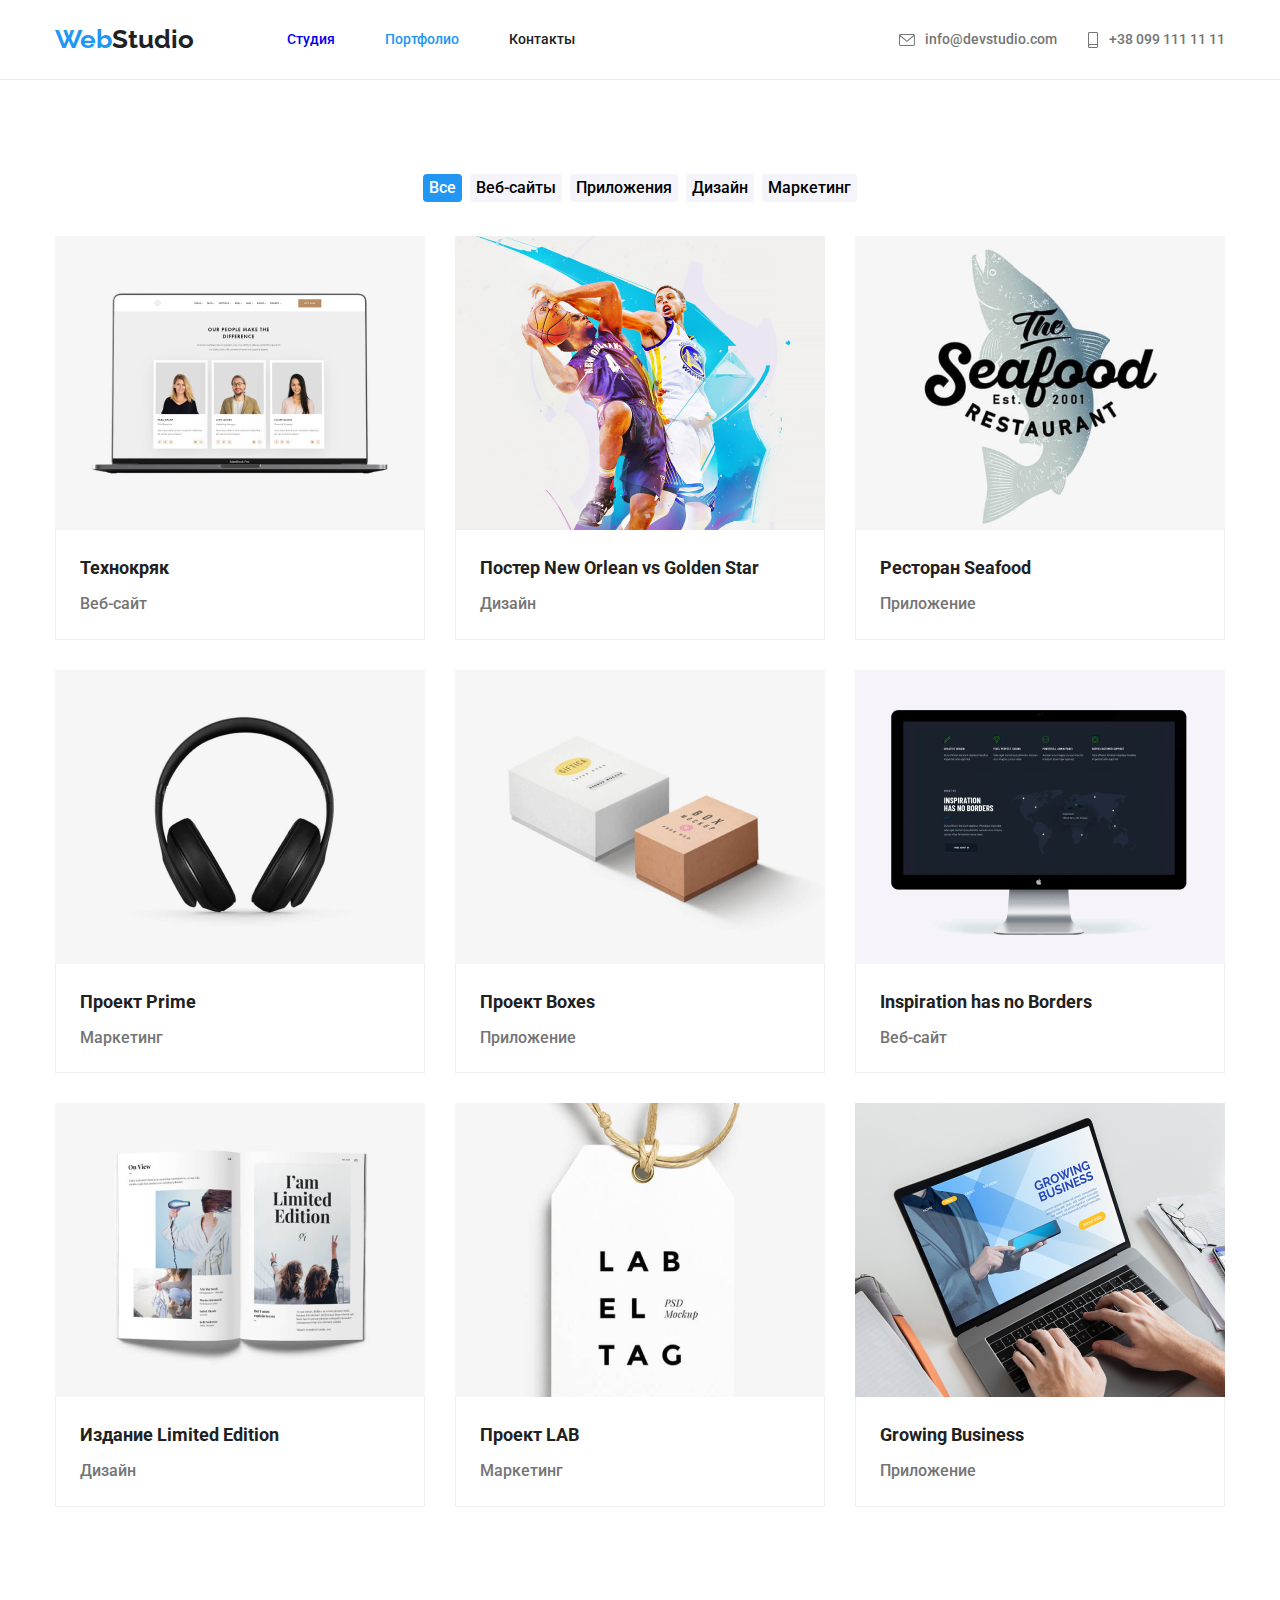
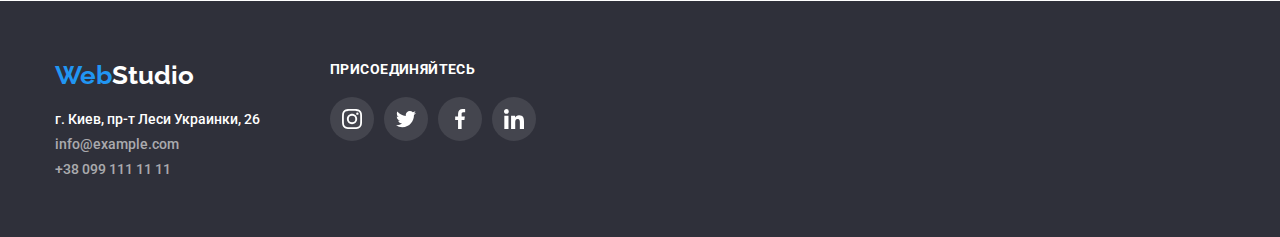
==== portfolio.html @ 13acab1d "dz4" ====
<!DOCTYPE html>
<html lang="ru" lang="en">
    
    <head>
        <title>Portfolio</title>
        <meta charset="utf-8">
        <link rel="preconnect" href="https://fonts.googleapis.com">
        <link rel="preconnect" href="https://fonts.gstatic.com" crossorigin>
        <link href="https://fonts.googleapis.com/css2?family=Raleway:wght@700&family=Roboto:wght@400;500;700;900&display=swap"
            rel="stylesheet">
        <link rel="stylesheet" href="https://cdnjs.cloudflare.com/ajax/libs/modern-normalize/1.1.0/modern-normalize.min.css">
        <link rel="stylesheet" href="./css/styles.css">
    </head>
<body>
<header class="header">
    <div class="container header-container">
        <nav class="main-nav">
            <a href="index.html" class="header-logo"><span class="color-text">Web</span>Studio</a>
            <ul class="list-header">
                <li class="item"><a href="./index.html" class="link">Студия</a></li>
                <li class="item"><a href="./portfolio.html" class="link-active">Портфолио</a></li>
                <li class="item"><a href="" class="link">Контакты</a></li>
            </ul>
        </nav>
        <ul class="header-contacts">

            <li class="item">
                <a href="mailto:info@devstudio.com" class="contacts"><svg class="mail">
                        <use href="./images/symbol-defs.svg#icon-envelope"></use>
                    </svg>info@devstudio.com</a>
            </li>

            <li class="item">
                <a href="tel:+380991111111" class="contacts">
                    <svg class="phone">
                        <use href="./images/symbol-defs.svg#icon-smartphone"></use>
                    </svg>+38 099 111 11 11</a>
            </li>
        </ul>

    </div>
</header>
<main>
    <section class="main-portfolio">
    <div class="container">    
    
        <ul class="filter">
            <li><button type="button" class="filter-btn-active">Все</button></li>
            <li><button type="button" class="filter-btn">Веб-сайты</button></li>
            <li><button type="button" class="filter-btn">Приложения</button></li>
            <li><button type="button" class="filter-btn">Дизайн</button></li>
            <li><button type="button" class="filter-btn">Маркетинг</button></li>
        </ul>
    
        <ul class="product-card">
            <li>
                <img src="./images/img1.jpg" width="370" alt="Ноутбук">
                <div class="product-card-title">
                <h3>Технокряк</h3>
                <p>Веб-сайт</p>
                </div>
            </li>
            <li>
                <img src="./images/img2.jpg" width="370" alt="Баскетболисты">
                <div class="product-card-title">
                <h3>Постер New Orlean vs Golden Star</h3>
                <p>Дизайн</p></div>

            </li>
            <li>
                <img src="./images/img3.jpg" width="370" alt="Рибный ресторан">
                <div class="product-card-title">
                <h3>Ресторан Seafood</h3>
                <p>Приложение</p></div>

            </li>
            <li>
                <img src="./images/img4.jpg" width="370" alt="Наушники">
                <div class="product-card-title">
                <h3>Проект Prime</h3>
                <p>Маркетинг</p></div>

            </li>
            <li>
                <img src="./images/img5.jpg" width="370" alt="Коробки">
                <div class="product-card-title">
                <h3>Проект Boxes</h3>
                <p>Приложение</p></div>

            </li>
            <li>
                <img src="./images/img6.jpg" width="370" alt="Монитор Макбук">
                <div class="product-card-title">
                <h3>Inspiration has no Borders</h3>
                <p>Веб-сайт</p></div>

            </li>
            <li>
                <img src="./images/img7.jpg" width="370" alt="Журнал">
                <div class="product-card-title">
                <h3>Издание Limited Edition</h3>
                <p>Дизайн</p></div>

            </li>
            <li>
                <img src="./images/img8.jpg" width="370" alt="Бирка">
                <div class="product-card-title">
                <h3>Проект LAB</h3>
                <p>Маркетинг</p></div>

            </li>
            <li>
                <img src="./images/img9.jpg" width="370" alt="Поиск на ноутбуке">
                <div class="product-card-title">
                <h3>Growing Business</h3>
                <p>Приложение</p></div>

            </li>
        </ul>
    </div>
    </section>
</main>
    <footer class="footer">
        <div class="container">
            <div class="footer-column">
                <a href="" class="footer-logo"><span class="color-text">Web</span>Studio</a>
                <address class="address">г. Киев, пр-т Леси Украинки, 26</address>
                <ul class="list-footer">
                    <li><a href="mailto:info@example.com" class="contacts-footer">info@example.com</a></li>
                    <li><a href="tel:+380991111111" class="contacts-footer">+38 099 111 11 11</a></li>
                </ul>
            </div>
            <div class="footer-column-social">
                <h4>ПРИСОЕДИНЯЙТЕСЬ</h4>
                <div class="footer-social"><button class="footer-social-btn">
                        <svg class="footer-icon">
                            <use href="./images/symbol-defs.svg#icon-instagram-2"></use>
                        </svg>
                    </button>
                    <button class="footer-social-btn">
                        <svg class="footer-icon">
                            <use href="./images/symbol-defs.svg#icon-twitter-1"></use>
                        </svg>
                    </button>
                    <button class="footer-social-btn">
                        <svg class="footer-icon">
                            <use href="./images/symbol-defs.svg#icon-facebook-1"></use>
                        </svg>
                    </button>
                    <button class="footer-social-btn">
                        <svg class="footer-icon">
                            <use href="./images/symbol-defs.svg#icon-linkedin-1"></use>
                        </svg>
                    </button>
                </div>
            </div>
    </footer>
</body>
</html>
---- css/styles.css ----
/* цвет фона #fff */
/* цвет фона вторичный #2F303A */

/* цвет текста #212121 */
/* вторичный цвет текста #757575 */

/* цвет акцента #2196F3 */

:root {
  --primary-text-color: #212121;
  --secondary-text-color: #757575;

  --background-color: #fff;
  --secondary-background-color: #2f303a;
  --third-background-color: #f5f4fa;
  --footer-contacts-color: rgba(255, 255, 255, 0.6);
  --accent-color: #2196f3;
  --border-header: #ececec;
}

body {
  font-size: 14px;
  background-color: var(--background-color);
  color: var(--secondary-text-color);
  font-family: Roboto, sans-serif;
  font-weight: 500;
  margin: 0;
}

/* Убрать точки со списков */
.list,
.list-footer,
.list-header,
.header-contacts,
.filter,
.product-card {
  list-style: none;
}

/* Лого сайта */
.header-logo {
  color: var(--primary-text-color);
  font-family: Raleway;
  font-weight: bold;
  font-size: 26px;
  text-decoration: none;
  margin-right: 93px;
}

.color-text {
  color: var(--accent-color);
}

/* Меню шапки */
.header {
  font-style: normal;
  font-weight: 500;
  padding-top: 24px;
  padding-bottom: 24px;
  margin-right: auto;
  margin-left: auto;
  font-size: 14px;
  line-height: 1.2;
  color: var(--accent-color);
  border-bottom: 1px solid var(--border-header);
}
.header-container {
  display: flex;
}

.main-nav {
  display: flex;
  align-items: center;
}
.list-header {
  display: flex;
  align-items: center;
  margin-top: 0;
  margin-bottom: 0;
  padding-left: 0;
  text-decoration: none;
}

.list-header li:not(:last-child) {
  margin-right: 50px;
}
.header-contacts li:not(:last-child) {
  margin-right: 30px;
}

.header-contacts {
  display: flex;
  align-items: center;
  padding-left: 0;
  margin-top: 0;
  margin-bottom: 0;
  margin-left: auto;
}
.contacts {
  display: flex;
  align-items: center;
}
.mail {
  margin-right: 10px;
  padding: 0;
  border: none;
  cursor: pointer;
  width: 16px;
  height: 12px;
  fill: var(--secondary-text-color);
}

.phone {
  margin-right: 10px;
  padding: 0;
  border: none;
  cursor: pointer;
  width: 12px;
  height: 16px;
  fill: var(--secondary-text-color);
}

.link {
  text-decoration: none;
  font-weight: 500;
}
.link-active {
  color: var(--accent-color);
  text-decoration: none;
  font-weight: 500;
}
.link:visited {
  color: var(--primary-text-color);
}
.link:hover,
.link:focus {
  color: var(--accent-color);
}
.contacts {
  color: var(--secondary-text-color);
  text-decoration: none;
}
.contacts:hover,
.contacts:focus,
.contacts:hover .mail,
.contacts:hover .phone,
.contacts:focus .mail,
.contacts:focus .phone {
  color: var(--accent-color);
  fill: var(--accent-color);
}

/* Главный экран */
.container {
  width: 1200px;
  padding: 0px 15px;
  margin: 0px auto;
}

.hero-screen {
  background: var(--secondary-background-color);
  max-width: 1600px;
  margin-right: auto;
  margin-left: auto;
  padding-top: 200px;
  padding-bottom: 200px;
  background-image: linear-gradient(
      to right,
      rgba(47, 48, 58, 0.4),
      rgba(47, 48, 58, 0.4)
    ),
    url("../images/bg.jpg");
  background-repeat: no-repeat;
}
.title-primary {
  color: var(--background-color);
  font-size: 44px;
  line-height: 60px;
  font-weight: 900;
  text-align: center;
  text-transform: uppercase;
  letter-spacing: 0.06em;
  margin-top: 0px;
  margin-bottom: 30px;
}
.hero-screen-btn {
  display: block;
  margin: 0 auto;
  font: bold 16px/1.8 Roboto, sans-serif;
  color: var(--background-color);
  background: var(--accent-color);
  box-shadow: 0px 4px 4px rgba(0, 0, 0, 0.15);
  border-radius: 4px;
  cursor: pointer;
  min-width: 200px;
  min-height: 50px;
  padding: 10px 32px;
  border-color: var(--accent-color);
  letter-spacing: 0.06em;
  border: none;
}

/* Наши плюсы */
.picture-features {
  display: flex;
  justify-content: center;
  align-items: center;
  height: 120px;
  background-color: #f5f4fa;
}
.icon-features {
  width: 70px;
  height: 70px;
}
.features {
  padding-top: 94px;
}
.list-features {
  display: flex;
  margin-top: 0;
  margin-bottom: 0;
  margin-right: auto;
  margin-left: auto;
  list-style: none;
  padding-left: 0;
}

.list-features li:not(:last-child) {
  margin-right: 30px;
}
.list-features li {
  width: 270px;
}
.features h3 {
  font-weight: bold;
  font-size: 14px;
  text-transform: uppercase;
  color: var(--primary-text-color);
}
.features p {
  font-size: 14px;
  font-weight: normal;
  line-height: 1.7;
}
/* Чем мы занимаемся + повторяющиеся заголовки */
.title-secondary {
  font-weight: bold;
  font-size: 36px;
  color: var(--primary-text-color);
  text-align: center;
  margin-top: 0;
  margin-bottom: 50px;
}
.tasks {
  padding-top: 94px;
  padding-bottom: 94px;
}
.tasks > .container > .list {
  display: flex;
  padding-left: 0px;
  justify-content: space-around;
  margin-top: 0;
  margin-bottom: 0;
}
.tasks-image:not(:last-child) {
  margin-right: 30px;
}

/* Наша команда */
.team {
  margin-right: auto;
  margin-left: auto;
  padding-top: 94px;
  padding-bottom: 94px;
}

.title-secondary-team {
  font-weight: bold;
  font-size: 36px;
  color: var(--primary-text-color);
  text-align: center;
  margin-top: 0px;
  margin-bottom: 0px;
  margin-bottom: 50px;
}
.team {
  background: var(--third-background-color);
}
.list-team {
  display: flex;
  padding-left: 0;
  margin-top: 0px;
  margin-bottom: 0px;
  list-style: none;
}
.team li {
  display: flex;
  flex-direction: column;
  align-items: center;
  background-color: var(--background-color);
  box-shadow: 0px 1px 3px rgba(0, 0, 0, 0.12), 0px 1px 1px rgba(0, 0, 0, 0.14),
    0px 2px 1px rgba(0, 0, 0, 0.2);
  border-radius: 0px 0px 4px 4px;
}
.team li:not(:last-child) {
  margin-right: 30px;
}
.team h3 {
  font-weight: 500;
  font-size: 16px;
  color: var(--primary-text-color);
  text-align: center;
  margin-top: 0;
  margin-bottom: 10px;
}
.team p {
  font-size: 16px;
  line-height: 1.2;
  font-weight: normal;
  text-align: center;
  margin-top: 0;
  margin-bottom: 0;
}

.social-links {
  width: 206px;
  height: 44px;
  margin-bottom: 30px;
  display: flex;
  justify-content: space-around;
  align-items: center;
}
.team-link-btn {
  background-color: #fff;
  cursor: pointer;
  border-radius: 50%;
  display: flex;
  justify-content: center;
  align-items: center;
  border: none;
  width: 44px;
  height: 44px;
}
.team-link-btn:hover,
.team-link-btn:hover .team-link,
.team-link-btn:focus,
.team-link-btn:focus .team-link {
  background-color: var(--accent-color);
  fill: var(--background-color);
}
.team-link {
  width: 20px;
  height: 20px;
  fill: #afb1b8;
}

.team-employee {
  padding: 30px 32px 16px 32px;
}
/* Постоянные клиенты */
.clients {
  padding-top: 94px;
  padding-bottom: 94px;
}
.title-clients {
  font-weight: bold;
  font-size: 36px;
  color: var(--primary-text-color);
  text-align: center;
  margin-top: 0;
  margin-bottom: 50px;
}
.clients-container {
  display: flex;
  flex-direction: row;
}
.clients-btn {
  border: solid 1px #afb1b8;
  padding: 0;
  background-color: #fff;
  width: 170px;
  height: 92px;
  display: flex;
  justify-content: center;
  align-items: center;
  fill: #afb1b8;
  cursor: pointer;
}
.clients-btn:hover,
.clients-btn:focus {
  border: solid 1px var(--accent-color);
  fill: var(--accent-color);
}
.clients-btn:not(:last-child) {
  margin-right: 30px;
}
.icon-clients {
  width: 106px;
  height: 60px;
}

/* Футер */
.footer {
  background: var(--secondary-background-color);
  font-size: 14px;
  margin-right: auto;
  margin-left: auto;
  display: flex;
  flex-direction: column;
  padding-top: 60px;
  padding-bottom: 60px;
}
.footer-logo {
  color: var(--background-color);
  font-family: Raleway;
  font-weight: bold;
  font-size: 26px;
  text-decoration: none;
}
.footer-contacts a {
  color: var(--footer-contacts-color);
}
.address {
  color: var(--background-color);
  font-style: normal;
  margin-bottom: 9px;
  margin-top: 20px;
}
.contacts-footer {
  color: var(--footer-contacts-color);
  text-decoration: none;
}
.contacts-footer:hover,
.contacts-footer:focus {
  color: var(--accent-color);
}
.list-footer {
  padding-left: 0px;
  margin-bottom: 0;
  margin-top: 0px;
}

.list-footer li:not(:last-child) {
  margin-bottom: 9px;
}
.footer .container {
  display: flex;
  flex-direction: row;
}
.footer-column-social {
  width: 206px;
  height: 80px;
  margin-left: 70px;
}
.footer-social-btn {
  background-color: rgba(255, 255, 255, 0.1);
  cursor: pointer;
  border-radius: 50%;
  display: flex;
  justify-content: center;
  align-items: center;
  border: none;
  width: 44px;
  height: 44px;
}
.footer-social-btn:hover,
.footer-social-btn:focus {
  background-color: var(--accent-color);
}
.footer-icon {
  width: 20px;
  height: 20px;
  fill: #fff;
}
.footer-column-social h4 {
  font-style: normal;
  font-weight: bold;
  font-size: 14px;
  line-height: 16px;
  letter-spacing: 0.03em;
  text-transform: uppercase;
  color: #ffffff;
  margin-top: 0;
  margin-bottom: 20px;
}
.footer-social {
  display: flex;
  flex-direction: row;
}
.footer-social-btn:not(:last-child) {
  margin-right: 10px;
}
/*Portfolio*/
.main-portfolio {
  padding-top: 94px;
  padding-bottom: 94px;

  margin-left: auto;
  margin-right: auto;
}

/* Фильтр меню */
.filter {
  display: flex;
  justify-content: center;
  padding-left: 0;
  margin-bottom: 34px;
  margin-top: 0;
}
.filter li:not(:last-child) {
  margin-right: 8px;
}

.filter-btn-active {
  font-weight: 500;
  font-size: 16px;
  line-height: 1.6;
  background: var(--accent-color);
  color: var(--background-color);
  border-radius: 4px;
  cursor: pointer;
  border: none;
}
.filter-btn-active:hover,
.filter-btn-active:focus {
  background: var(--accent-color);
  color: var(--background-color);
  box-shadow: 0px 3px 1px rgba(0, 0, 0, 0.1), 0px 1px 2px rgba(0, 0, 0, 0.08),
    0px 2px 2px rgba(0, 0, 0, 0.12);
  border-radius: 4px;
}
.filter-btn {
  font-weight: 500;
  font-size: 16px;
  line-height: 1.6;
  background: var(--third-background-color);
  cursor: pointer;
  border-radius: 4px;
  border: none;
}
.filter-btn:hover,
.filter-btn:focus {
  background: var(--accent-color);
  color: var(--background-color);
  box-shadow: 0px 3px 1px rgba(0, 0, 0, 0.1), 0px 1px 2px rgba(0, 0, 0, 0.08),
    0px 2px 2px rgba(0, 0, 0, 0.12);
}
/* Карточки "товаров" */
.product-card h3 {
  font-weight: bold;
  font-size: 18px;
  line-height: 2;
  color: var(--primary-text-color);
  margin-top: 0px;
  margin-bottom: 0px;
  padding-bottom: 4px;
}
.product-card p {
  font-size: 16px;
  line-height: 1.8;
  margin-top: 0px;
  margin-bottom: 0px;
}

.product-card {
  padding-left: 0px;
  display: flex;
  flex-wrap: wrap;
  justify-content: center;
  margin-top: -30px;
  margin-left: -30px;
  margin-bottom: 0;
}

.product-card li {
  margin-top: 30px;
  margin-left: 30px;
  cursor: pointer;
}
.product-card li:hover,
.product-card li:focus {
  box-shadow: 0px 4px 4px rgba(0, 0, 0, 0.15);
}

.product-card-title {
  border-right: 1px solid #eeeeee;
  border-left: 1px solid #eeeeee;
  border-bottom: 1px solid #eeeeee;
  padding: 20px 24px;
}

.product-card img {
  display: block;
  max-width: 100%;
}
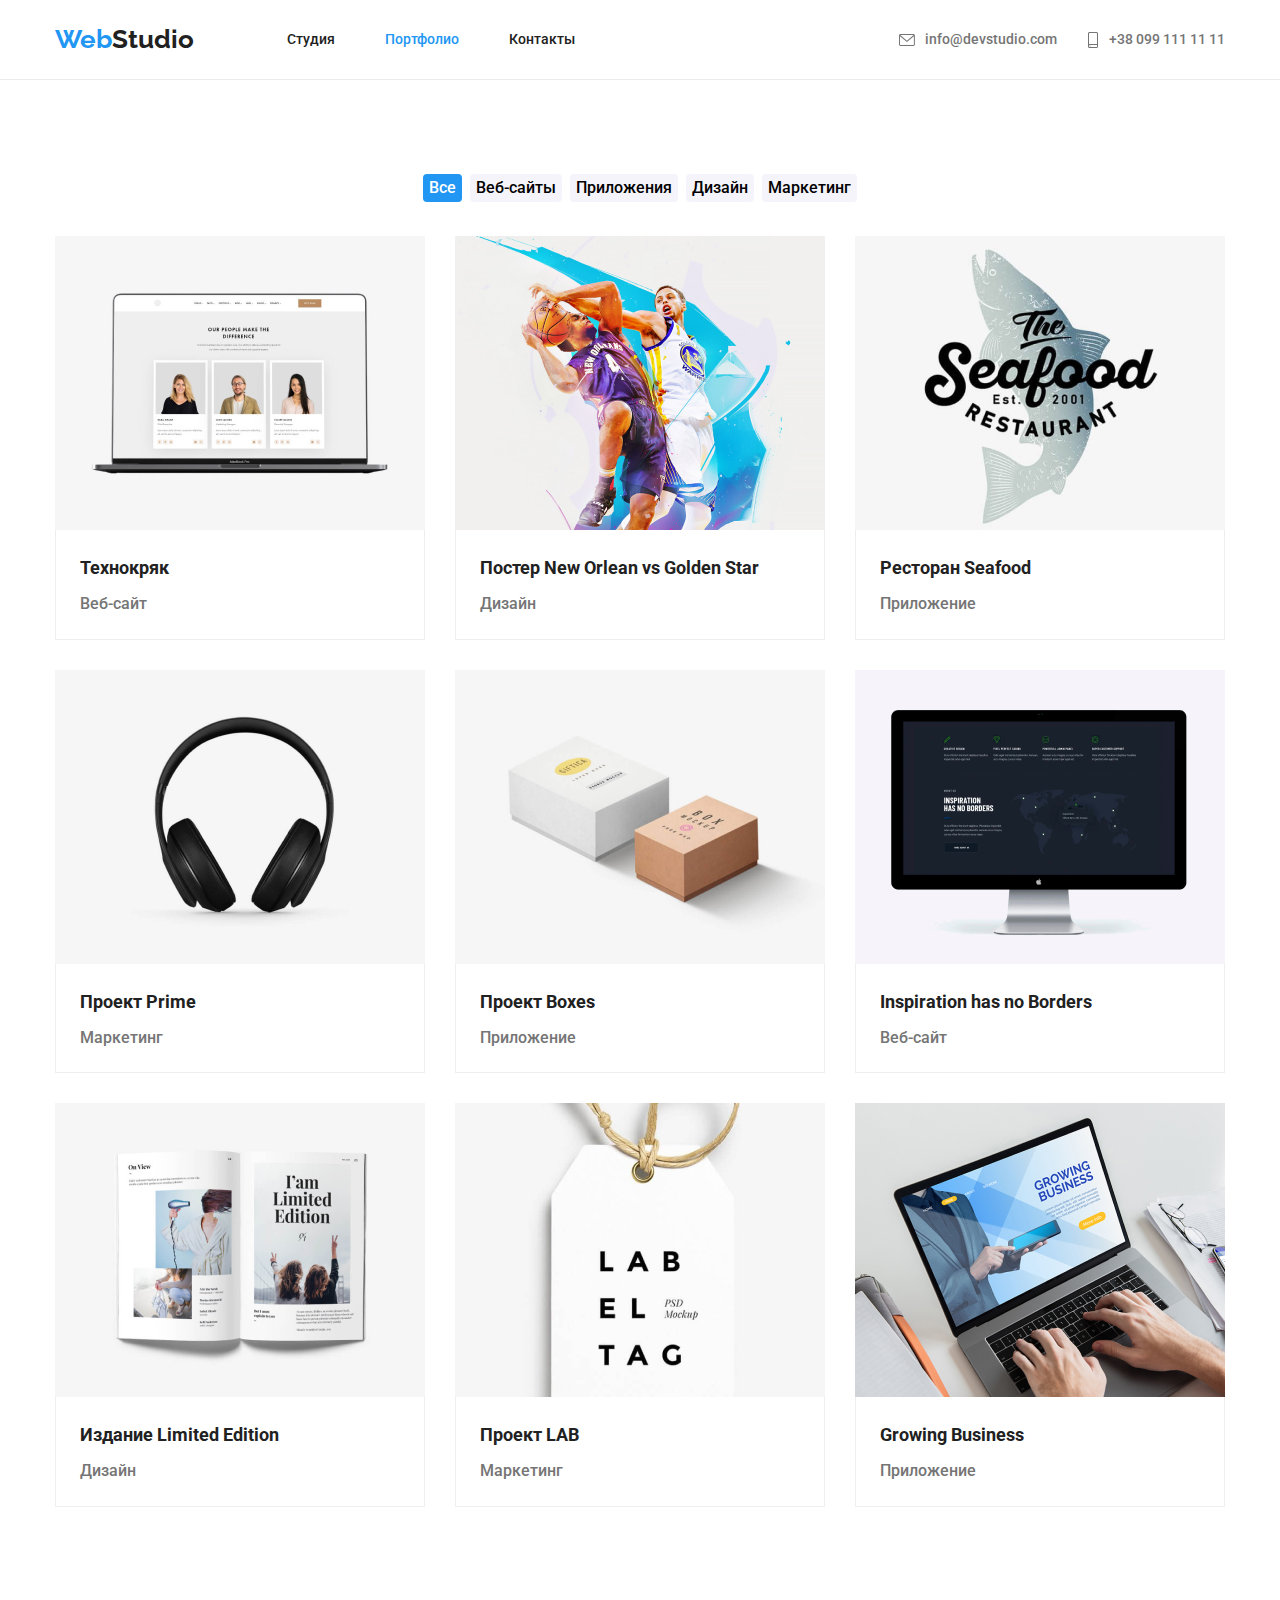
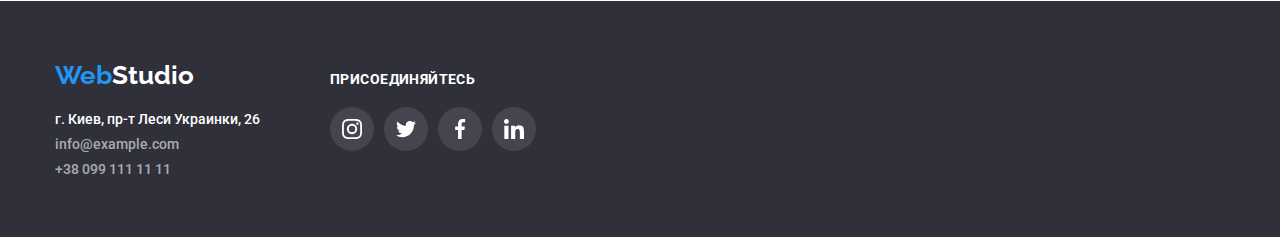
==== commit 2226a120: "changes 4 hw" ====
--- a/portfolio.html
+++ b/portfolio.html
@@ -132,27 +132,28 @@
             </div>
             <div class="footer-column-social">
                 <h4>ПРИСОЕДИНЯЙТЕСЬ</h4>
-                <div class="footer-social"><button class="footer-social-btn">
-                        <svg class="footer-icon">
-                            <use href="./images/symbol-defs.svg#icon-instagram-2"></use>
-                        </svg>
-                    </button>
-                    <button class="footer-social-btn">
-                        <svg class="footer-icon">
-                            <use href="./images/symbol-defs.svg#icon-twitter-1"></use>
-                        </svg>
-                    </button>
-                    <button class="footer-social-btn">
-                        <svg class="footer-icon">
-                            <use href="./images/symbol-defs.svg#icon-facebook-1"></use>
-                        </svg>
-                    </button>
-                    <button class="footer-social-btn">
-                        <svg class="footer-icon">
-                            <use href="./images/symbol-defs.svg#icon-linkedin-1"></use>
-                        </svg>
-                    </button>
-                </div>
+                <ul class="footer-social">
+                    <li><a href="" class="footer-social-btn">
+                            <svg class="footer-icon">
+                                <use href="./images/symbol-defs.svg#icon-instagram-2"></use>
+                            </svg>
+                        </a></li>
+                    <li><a href="" class="footer-social-btn">
+                            <svg class="footer-icon">
+                                <use href="./images/symbol-defs.svg#icon-twitter-1"></use>
+                            </svg>
+                        </a></li>
+                    <li><a href="" class="footer-social-btn">
+                            <svg class="footer-icon">
+                                <use href="./images/symbol-defs.svg#icon-facebook-1"></use>
+                            </svg>
+                        </a></li>
+                    <li><a href="" class="footer-social-btn">
+                            <svg class="footer-icon">
+                                <use href="./images/symbol-defs.svg#icon-linkedin-1"></use>
+                            </svg>
+                        </a></li>
+                </ul>
             </div>
     </footer>
 </body>
--- a/css/styles.css
+++ b/css/styles.css
@@ -123,6 +123,7 @@
 .link {
   text-decoration: none;
   font-weight: 500;
+  color: var(--primary-text-color);
 }
 .link-active {
   color: var(--accent-color);
@@ -293,16 +294,13 @@
   margin-bottom: 0px;
   list-style: none;
 }
-.team li {
-  display: flex;
-  flex-direction: column;
-  align-items: center;
+.team-human {
   background-color: var(--background-color);
   box-shadow: 0px 1px 3px rgba(0, 0, 0, 0.12), 0px 1px 1px rgba(0, 0, 0, 0.14),
     0px 2px 1px rgba(0, 0, 0, 0.2);
   border-radius: 0px 0px 4px 4px;
 }
-.team li:not(:last-child) {
+.team-human:not(:last-child) {
   margin-right: 30px;
 }
 .team h3 {
@@ -321,14 +319,15 @@
   margin-top: 0;
   margin-bottom: 0;
 }
-
+.team-social-list:not(:last-child) {
+  margin-right: 10px;
+}
 .social-links {
-  width: 206px;
-  height: 44px;
+  display: flex;
+  justify-content: center;
+  list-style: none;
+  padding-left: 0;
   margin-bottom: 30px;
-  display: flex;
-  justify-content: space-around;
-  align-items: center;
 }
 .team-link-btn {
   background-color: #fff;
@@ -355,7 +354,7 @@
 }
 
 .team-employee {
-  padding: 30px 32px 16px 32px;
+  padding: 30px 32px;
 }
 /* Постоянные клиенты */
 .clients {
@@ -371,8 +370,10 @@
   margin-bottom: 50px;
 }
 .clients-container {
-  display: flex;
-  flex-direction: row;
+  margin: 0;
+  display: flex;
+  padding-left: 0;
+  list-style: none;
 }
 .clients-btn {
   border: solid 1px #afb1b8;
@@ -383,18 +384,23 @@
   display: flex;
   justify-content: center;
   align-items: center;
-  fill: #afb1b8;
-  cursor: pointer;
+  cursor: pointer;
+  ill: #afb1b8;
 }
 .clients-btn:hover,
 .clients-btn:focus {
   border: solid 1px var(--accent-color);
+}
+.clients-btn:hover .icon-clients,
+.clients-btn:focus .icon-clients {
   fill: var(--accent-color);
 }
-.clients-btn:not(:last-child) {
+
+.clients-container li:not(:last-child) {
   margin-right: 30px;
 }
 .icon-clients {
+  fill: #afb1b8;
   width: 106px;
   height: 60px;
 }
@@ -426,6 +432,7 @@
   margin-bottom: 9px;
   margin-top: 20px;
 }
+
 .contacts-footer {
   color: var(--footer-contacts-color);
   text-decoration: none;
@@ -439,17 +446,17 @@
   margin-bottom: 0;
   margin-top: 0px;
 }
-
+.footer-social li {
+  list-style: none;
+}
 .list-footer li:not(:last-child) {
   margin-bottom: 9px;
 }
 .footer .container {
   display: flex;
-  flex-direction: row;
+  align-items: baseline;
 }
 .footer-column-social {
-  width: 206px;
-  height: 80px;
   margin-left: 70px;
 }
 .footer-social-btn {
@@ -486,8 +493,10 @@
 .footer-social {
   display: flex;
   flex-direction: row;
-}
-.footer-social-btn:not(:last-child) {
+  padding-left: 0;
+  margin: 0;
+}
+.footer-social li:not(:last-child) {
   margin-right: 10px;
 }
 /*Portfolio*/
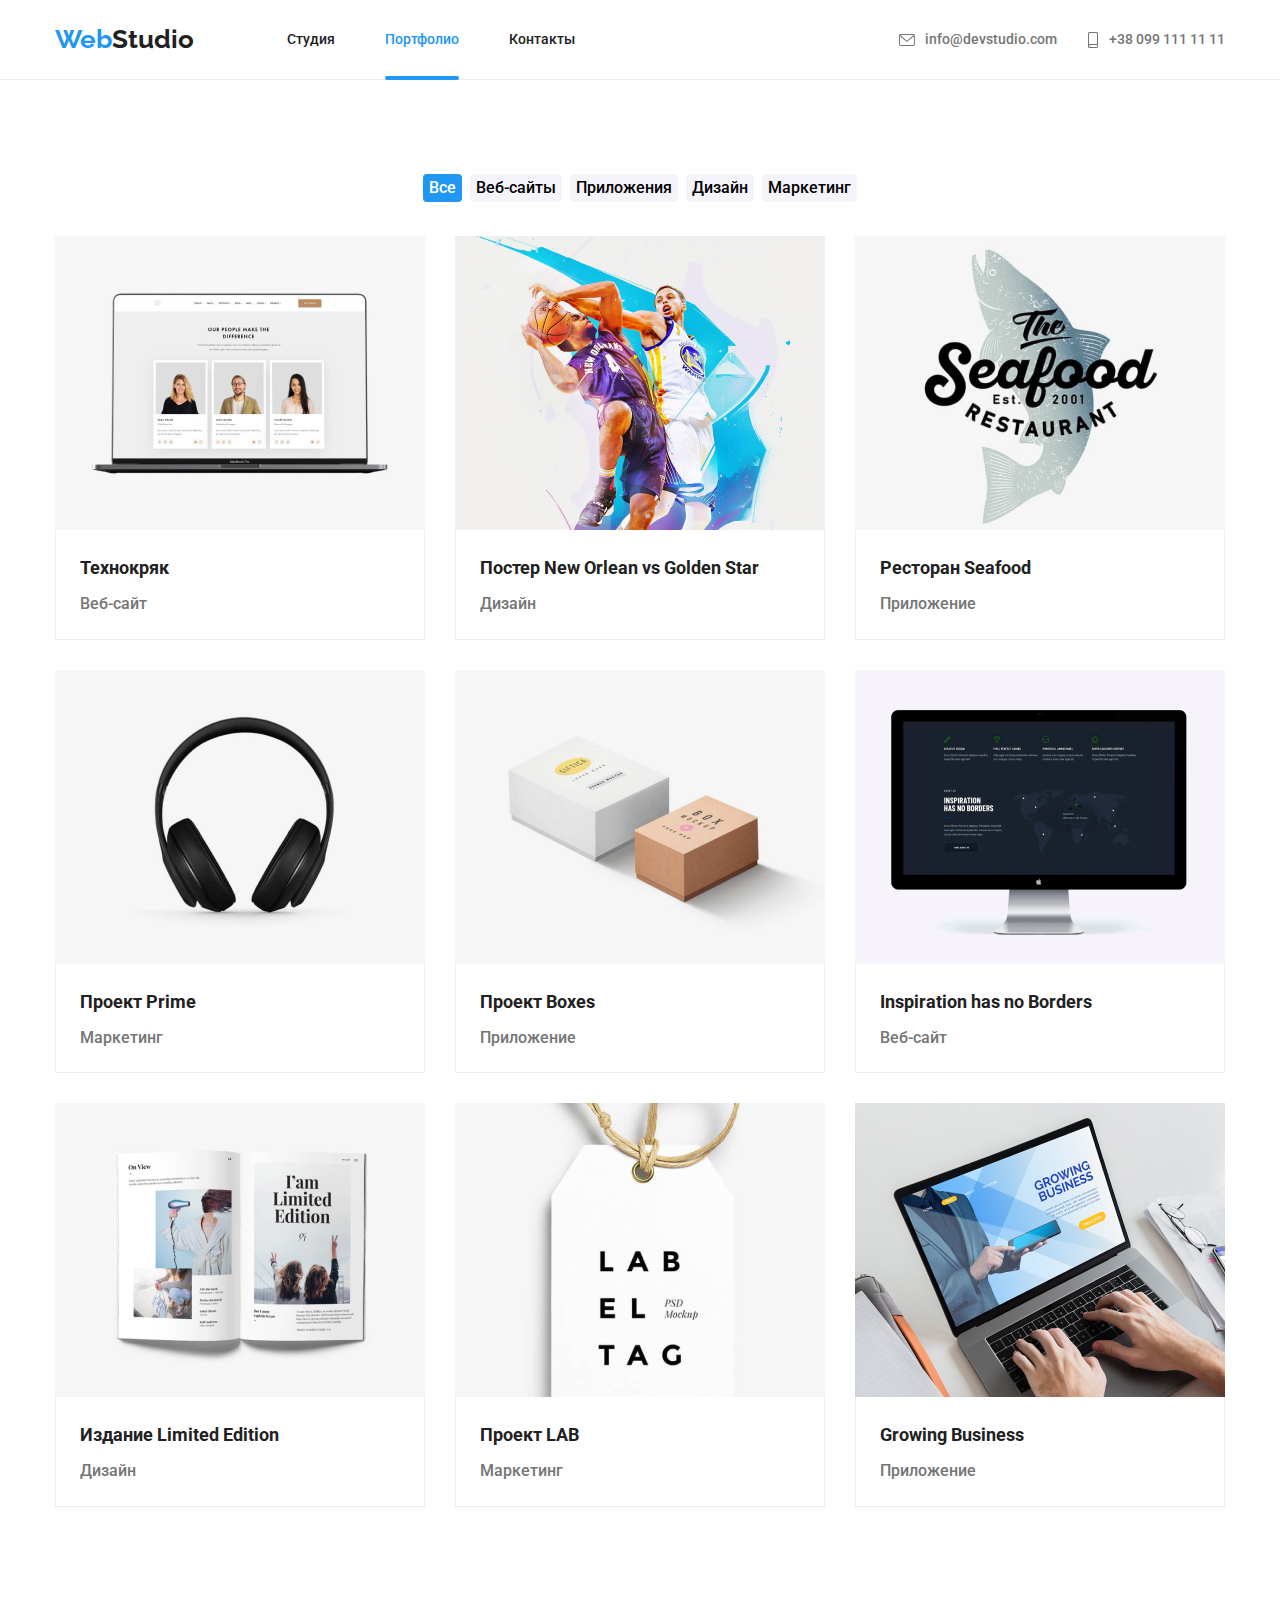
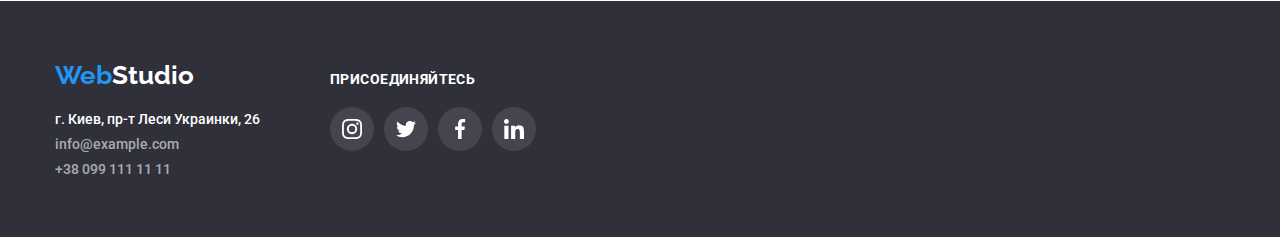
==== commit 8b24f5b1: "hw5" ====
--- a/portfolio.html
+++ b/portfolio.html
@@ -54,63 +54,119 @@
     
         <ul class="product-card">
             <li>
+                <div class="card-img">
                 <img src="./images/img1.jpg" width="370" alt="Ноутбук">
+                <div  class="card-overlay">
+                <p>Технокряк это современная площадка распространения коронавируса. Компании используют эту
+                    платформу для цифрового
+                    шпионажа и атак на защищённые сервера конкурентов.</p>
+                </div>
+                </div>
                 <div class="product-card-title">
                 <h3>Технокряк</h3>
                 <p>Веб-сайт</p>
                 </div>
             </li>
             <li>
+                <div class="card-img">
                 <img src="./images/img2.jpg" width="370" alt="Баскетболисты">
+                <div class="card-overlay">
+                    <p>Технокряк это современная площадка распространения коронавируса. Компании используют эту
+                        платформу для цифрового
+                        шпионажа и атак на защищённые сервера конкурентов.</p>
+                </div>
+                </div>
                 <div class="product-card-title">
                 <h3>Постер New Orlean vs Golden Star</h3>
                 <p>Дизайн</p></div>
 
             </li>
-            <li>
+            <li><div class="card-img">
                 <img src="./images/img3.jpg" width="370" alt="Рибный ресторан">
+                <div class="card-overlay">
+                    <p>Технокряк это современная площадка распространения коронавируса. Компании используют эту
+                        платформу для цифрового
+                        шпионажа и атак на защищённые сервера конкурентов.</p>
+                </div>
+                </div>
                 <div class="product-card-title">
                 <h3>Ресторан Seafood</h3>
                 <p>Приложение</p></div>
 
             </li>
-            <li>
+            <li><div class="card-img">
                 <img src="./images/img4.jpg" width="370" alt="Наушники">
+                <div class="card-overlay">
+                    <p>Технокряк это современная площадка распространения коронавируса. Компании используют эту
+                        платформу для цифрового
+                        шпионажа и атак на защищённые сервера конкурентов.</p>
+                </div>
+                </div>
                 <div class="product-card-title">
                 <h3>Проект Prime</h3>
                 <p>Маркетинг</p></div>
 
             </li>
-            <li>
+            <li><div class="card-img">
                 <img src="./images/img5.jpg" width="370" alt="Коробки">
+                <div class="card-overlay">
+                    <p>Технокряк это современная площадка распространения коронавируса. Компании используют эту
+                        платформу для цифрового
+                        шпионажа и атак на защищённые сервера конкурентов.</p>
+                </div>
+                </div>
                 <div class="product-card-title">
                 <h3>Проект Boxes</h3>
                 <p>Приложение</p></div>
 
             </li>
-            <li>
+            <li><div class="card-img">
                 <img src="./images/img6.jpg" width="370" alt="Монитор Макбук">
+                <div class="card-overlay">
+                    <p>Технокряк это современная площадка распространения коронавируса. Компании используют эту
+                        платформу для цифрового
+                        шпионажа и атак на защищённые сервера конкурентов.</p>
+                </div>
+                </div>
                 <div class="product-card-title">
                 <h3>Inspiration has no Borders</h3>
                 <p>Веб-сайт</p></div>
 
             </li>
-            <li>
+            <li><div class="card-img">
                 <img src="./images/img7.jpg" width="370" alt="Журнал">
+                <div class="card-overlay">
+                    <p>Технокряк это современная площадка распространения коронавируса. Компании используют эту
+                        платформу для цифрового
+                        шпионажа и атак на защищённые сервера конкурентов.</p>
+                </div>
+                </div>
                 <div class="product-card-title">
                 <h3>Издание Limited Edition</h3>
                 <p>Дизайн</p></div>
 
             </li>
-            <li>
+            <li><div class="card-img">
                 <img src="./images/img8.jpg" width="370" alt="Бирка">
+                <div class="card-overlay">
+                    <p>Технокряк это современная площадка распространения коронавируса. Компании используют эту
+                        платформу для цифрового
+                        шпионажа и атак на защищённые сервера конкурентов.</p>
+                </div>
+                </div>
                 <div class="product-card-title">
                 <h3>Проект LAB</h3>
                 <p>Маркетинг</p></div>
 
             </li>
-            <li>
+            <li><div class="card-img">
                 <img src="./images/img9.jpg" width="370" alt="Поиск на ноутбуке">
+                <div class="card-overlay">
+                    <p>Технокряк это современная площадка распространения коронавируса. Компании используют эту
+                        платформу для цифрового
+                        шпионажа и атак на защищённые сервера конкурентов.</p>
+                </div>
+                </div>
                 <div class="product-card-title">
                 <h3>Growing Business</h3>
                 <p>Приложение</p></div>
--- a/css/styles.css
+++ b/css/styles.css
@@ -79,6 +79,7 @@
   margin-bottom: 0;
   padding-left: 0;
   text-decoration: none;
+  border-bottom: blue;
 }
 
 .list-header li:not(:last-child) {
@@ -129,7 +130,22 @@
   color: var(--accent-color);
   text-decoration: none;
   font-weight: 500;
-}
+  position: relative;
+  padding-top: 32px;
+  padding-bottom: 32px;
+}
+.link-active::after {
+  content: "";
+  display: block;
+  width: 100%;
+  height: 4px;
+  background-color: #2196f3;
+  position: absolute;
+  left: 0;
+  bottom: -1px;
+  border-radius: 2px;
+}
+
 .link:visited {
   color: var(--primary-text-color);
 }
@@ -156,6 +172,7 @@
   width: 1200px;
   padding: 0px 15px;
   margin: 0px auto;
+  position: relative;
 }
 
 .hero-screen {
@@ -256,17 +273,45 @@
   padding-top: 94px;
   padding-bottom: 94px;
 }
-.tasks > .container > .list {
+.tasks > .container > .tasks-list {
   display: flex;
   padding-left: 0px;
   justify-content: space-around;
   margin-top: 0;
   margin-bottom: 0;
+  list-style: none;
 }
 .tasks-image:not(:last-child) {
   margin-right: 30px;
 }
-
+.tasks-image {
+  position: relative;
+  width: 370px;
+  height: 294px;
+}
+
+.tasks-cover-text {
+  position: absolute;
+  display: flex;
+  justify-content: center;
+  align-items: center;
+  bottom: 0;
+  overflow: hidden;
+  width: 370px;
+  height: 70px;
+  background-color: rgba(47, 48, 58, 0.8);
+}
+
+.tasks-cover-text span {
+  font-style: normal;
+  font-weight: bold;
+  font-size: 14px;
+  line-height: 16px;
+
+  letter-spacing: 0.03em;
+  text-transform: uppercase;
+  color: #fff;
+}
 /* Наша команда */
 .team {
   margin-right: auto;
@@ -317,7 +362,7 @@
   font-weight: normal;
   text-align: center;
   margin-top: 0;
-  margin-bottom: 0;
+  margin-bottom: 16px;
 }
 .team-social-list:not(:last-child) {
   margin-right: 10px;
@@ -327,7 +372,6 @@
   justify-content: center;
   list-style: none;
   padding-left: 0;
-  margin-bottom: 30px;
 }
 .team-link-btn {
   background-color: #fff;
@@ -602,3 +646,85 @@
   display: block;
   max-width: 100%;
 }
+
+.card-img {
+  position: relative;
+  overflow: hidden;
+}
+.card-overlay {
+  content: "";
+  display: flex;
+  align-items: center;
+  position: absolute;
+  opacity: 0;
+  width: 100%;
+  height: 100%;
+  background-color: #2196f3e5;
+  transform: translateY(100%);
+  top: 0;
+  left: 0;
+}
+.card-overlay p {
+  width: 322px;
+  height: 168px;
+  margin-left: auto;
+  margin-right: auto;
+  font-style: normal;
+  font-weight: normal;
+  font-size: 18px;
+  line-height: 28px;
+  text-align: left;
+  letter-spacing: 0.03em;
+  color: #fff;
+}
+
+.product-card li:hover .card-overlay,
+.product-card li:focus .card-overlay {
+  opacity: 1;
+  transform: translateY(0);
+  transition: transform 250ms cubic-bezier(0.4, 0, 0.2, 1);
+}
+
+.backdrop {
+  position: fixed;
+  top: 0;
+  left: 0;
+  width: 100%;
+  height: 100%;
+  background-color: #00000033;
+
+  opacity: 1;
+  transition: opacity 250ms cubic-bezier(0.4, 0, 0.2, 1);
+}
+.backdrop.is-hidden {
+  opacity: 0;
+  pointer-events: none;
+}
+.backdrop.is-hidden.modal {
+  transform: translate(-50%, -50%) scale(0.7);
+}
+.modal {
+  position: absolute;
+  top: 50%;
+  left: 50%;
+  transform: translate(-50%, -50%) scale(1);
+  transition: transform 250ms cubic-bezier(0.4, 0, 0.2, 1);
+  width: 528px;
+  height: 581px;
+  background-color: #fff;
+}
+.btn-modal-close {
+  width: 12px;
+  height: 12px;
+  cursor: pointer;
+}
+.btn-close {
+  position: absolute;
+  top: 8px;
+  right: 8px;
+  border: 1px solid rgba(0, 0, 0, 0.1);
+  border-radius: 100%;
+  background-color: #fff;
+  padding: 10;
+  margin: 0;
+}
